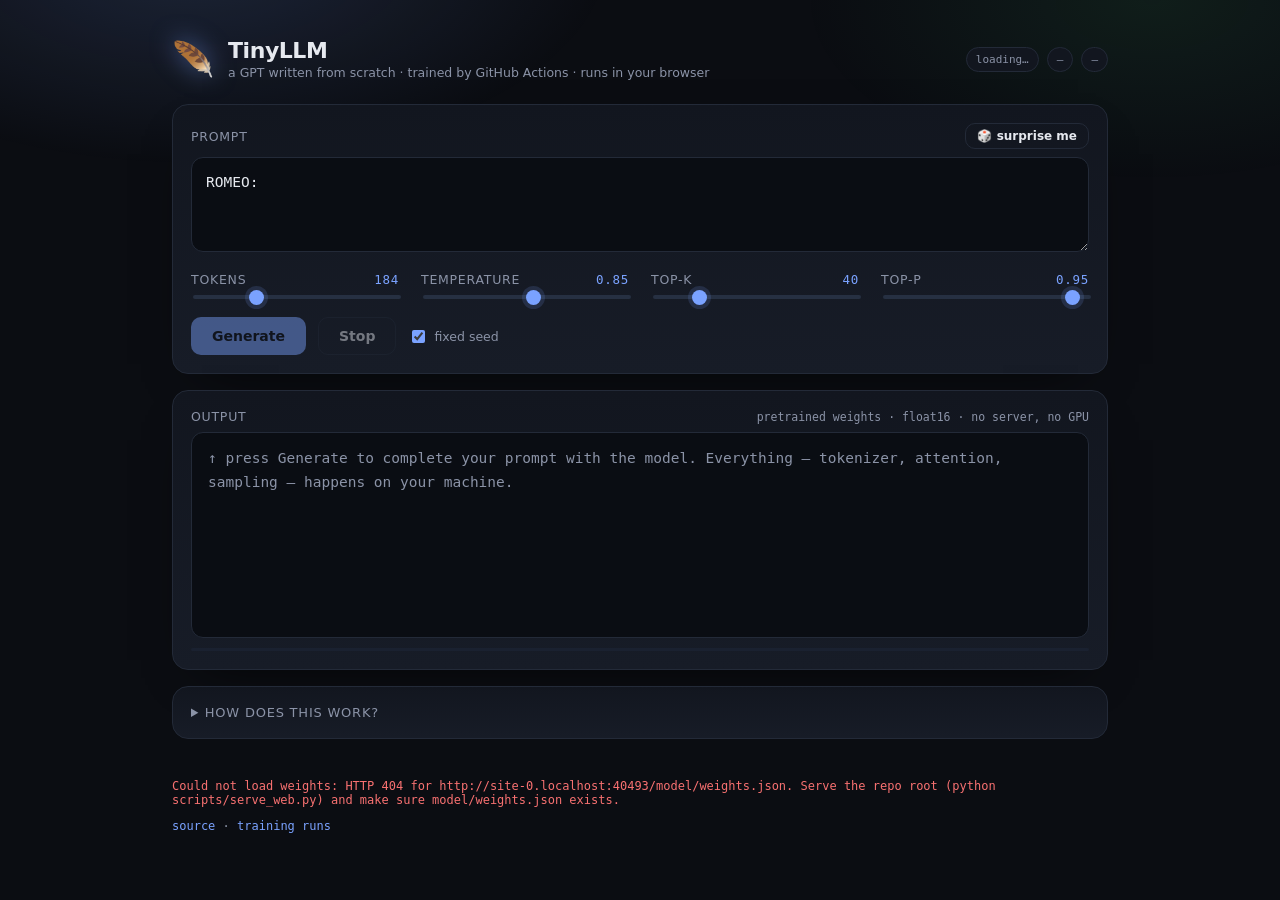
==== web/index.html @ 3f2980d8 "feat: TinyLLM — from-scratch GPT, CPU training, NumPy server, browser demo - tinyllm/tokenizer.py: b" ====
<!doctype html>
<html lang="en">
  <head>
    <meta charset="utf-8" />
    <meta name="viewport" content="width=device-width, initial-scale=1" />
    <title>TinyLLM — a GPT in your browser</title>
    <meta name="description" content="A 4.3M-parameter GPT written from scratch, trained on Tiny Shakespeare by GitHub Actions, running fully client-side in JavaScript." />
    <link rel="icon" href="data:image/svg+xml,<svg xmlns='http://www.w3.org/2000/svg' viewBox='0 0 100 100'><text y='.9em' font-size='90'>🪶</text></svg>" />
    <link rel="stylesheet" href="style.css" />
  </head>
  <body>
    <div class="bg-glow"></div>
    <header>
      <div class="brand">
        <span class="logo">🪶</span>
        <div>
          <h1>TinyLLM</h1>
          <p class="tagline">a GPT written from scratch&nbsp;· trained by GitHub Actions&nbsp;· runs in your browser</p>
        </div>
      </div>
      <div class="badges" id="badges">
        <span class="badge" id="badge-params">loading…</span>
        <span class="badge" id="badge-config">–</span>
        <span class="badge" id="badge-val">–</span>
      </div>
    </header>

    <main>
      <section class="card">
        <div class="row">
          <label for="prompt">Prompt</label>
          <button id="shuffle" class="ghost small" title="Random Shakespeare-style prompt">🎲 surprise me</button>
        </div>
        <textarea id="prompt" spellcheck="false" rows="3">ROMEO:</textarea>

        <div class="controls">
          <div class="control">
            <label for="maxTokens">Tokens <output id="maxTokensOut">180</output></label>
            <input type="range" id="maxTokens" min="16" max="600" step="8" value="180" />
          </div>
          <div class="control">
            <label for="temperature">Temperature <output id="temperatureOut">0.85</output></label>
            <input type="range" id="temperature" min="0.1" max="1.5" step="0.05" value="0.85" />
          </div>
          <div class="control">
            <label for="topK">Top-k <output id="topKOut">40</output></label>
            <input type="range" id="topK" min="0" max="200" step="5" value="40" />
          </div>
          <div class="control">
            <label for="topP">Top-p <output id="topPOut">0.95</output></label>
            <input type="range" id="topP" min="0.1" max="1" step="0.01" value="0.95" />
          </div>
        </div>

        <div class="actions">
          <button id="generate" class="primary" disabled>Generate</button>
          <button id="stop" class="ghost" disabled>Stop</button>
          <label class="check"><input type="checkbox" id="seedLock" checked /> fixed seed</label>
          <span class="stats" id="stats"></span>
        </div>
      </section>

      <section class="card output-card">
        <div class="row">
          <label>Output</label>
          <span class="hint" id="engine-hint">pretrained weights · float16 · no server, no GPU</span>
        </div>
        <pre id="output" class="output"><span class="muted">↑ press Generate to complete your prompt with the model. Everything — tokenizer, attention, sampling — happens on your machine.</span></pre>
        <div class="progress"><div class="bar" id="progress"></div></div>
      </section>

      <details class="card about">
        <summary>How does this work?</summary>
        <div class="about-body">
          <p>
            This is a <strong>decoder-only transformer</strong> (the GPT architecture) implemented from scratch —
            no HuggingFace, no PyTorch in the browser. It has <strong id="about-params">–</strong> parameters,
            a byte-level BPE vocabulary of <strong id="about-vocab">–</strong> tokens and a context window of
            <strong id="about-ctx">–</strong> tokens.
          </p>
          <ul>
            <li><code>tinyllm/tokenizer.py</code> — byte-level BPE trained from scratch, ported line-for-line to <code>web/tokenizer.js</code>.</li>
            <li><code>tinyllm/model.py</code> — causal self-attention, pre-LayerNorm blocks, GELU-tanh MLP, weight-tied head.</li>
            <li><code>.github/workflows/train.yml</code> — GitHub Actions trains it on CPU, exports <code>model/weights.json</code>.</li>
            <li><code>web/engine.js</code> — the same forward pass in JavaScript with an incremental KV cache.</li>
            <li><code>tinyllm/server.py</code> — a FastAPI server exposing the identical model over HTTP.</li>
          </ul>
          <p class="muted">
            Trained on <a href="https://github.com/karpathy/char-rnn">Tiny Shakespeare</a> (public domain),
            validation loss <span id="about-val">–</span> nats/token. The model babbles Shakespeare-flavoured English:
            it has 4M parameters and no idea what words mean. That is the point of the experiment.
          </p>
        </div>
      </details>
    </main>

    <footer>
      <span id="load-status">Loading weights…</span>
      <span>
        <a href="https://github.com/Chibbit-99/Fully-Vibecoded-LLM">source</a> ·
        <a href="https://github.com/Chibbit-99/Fully-Vibecoded-LLM/actions">training runs</a>
      </span>
    </footer>

    <script type="module" src="app.js"></script>
  </body>
</html>
---- web/style.css ----
:root {
  --bg: #0b0d12;
  --panel: #12161f;
  --panel-2: #171c27;
  --border: #232a38;
  --text: #e6e9ef;
  --muted: #8b93a7;
  --accent: #7aa2ff;
  --accent-2: #4ade80;
  --danger: #f87171;
  --mono: ui-monospace, "SF Mono", SFMono-Regular, Menlo, Consolas, monospace;
  --sans: ui-sans-serif, system-ui, -apple-system, "Segoe UI", Roboto, sans-serif;
}

* { box-sizing: border-box; }

html, body {
  margin: 0;
  padding: 0;
  background: var(--bg);
  color: var(--text);
  font-family: var(--sans);
  min-height: 100%;
}

.bg-glow {
  position: fixed;
  inset: 0;
  pointer-events: none;
  background:
    radial-gradient(600px 300px at 15% -5%, rgba(122, 162, 255, 0.16), transparent 70%),
    radial-gradient(500px 260px at 90% 0%, rgba(74, 222, 128, 0.08), transparent 70%);
  z-index: 0;
}

header, main, footer { position: relative; z-index: 1; }

header {
  max-width: 980px;
  margin: 0 auto;
  padding: 38px 22px 10px;
  display: flex;
  flex-wrap: wrap;
  gap: 18px;
  align-items: center;
  justify-content: space-between;
}

.brand { display: flex; gap: 14px; align-items: center; }
.logo { font-size: 34px; filter: drop-shadow(0 0 12px rgba(122,162,255,.5)); }
h1 { margin: 0; font-size: 22px; letter-spacing: -0.02em; }
.tagline { margin: 2px 0 0; color: var(--muted); font-size: 12.5px; }

.badges { display: flex; gap: 8px; flex-wrap: wrap; }
.badge {
  font-family: var(--mono);
  font-size: 11px;
  padding: 5px 9px;
  border: 1px solid var(--border);
  border-radius: 999px;
  background: var(--panel);
  color: var(--muted);
  white-space: nowrap;
}
.badge.ok { color: var(--accent-2); border-color: rgba(74, 222, 128, 0.35); }
.badge.loading { color: var(--accent); }

main {
  max-width: 980px;
  margin: 0 auto;
  padding: 14px 22px 40px;
  display: grid;
  gap: 16px;
}

.card {
  background: linear-gradient(180deg, var(--panel), var(--panel-2));
  border: 1px solid var(--border);
  border-radius: 16px;
  padding: 18px;
  box-shadow: 0 20px 50px -30px rgba(0, 0, 0, 0.9);
}

.row { display: flex; justify-content: space-between; align-items: center; gap: 12px; margin-bottom: 8px; }
label { font-size: 12.5px; color: var(--muted); text-transform: uppercase; letter-spacing: 0.06em; }
output { font-family: var(--mono); color: var(--accent); }

textarea {
  width: 100%;
  resize: vertical;
  min-height: 84px;
  background: #0a0d13;
  border: 1px solid var(--border);
  border-radius: 12px;
  color: var(--text);
  font-family: var(--mono);
  font-size: 14.5px;
  line-height: 1.55;
  padding: 13px 14px;
  outline: none;
  transition: border-color 0.15s;
}
textarea:focus { border-color: var(--accent); }

.controls {
  display: grid;
  grid-template-columns: repeat(auto-fit, minmax(180px, 1fr));
  gap: 6px 22px;
  margin: 16px 0 4px;
}
.control { display: flex; flex-direction: column; gap: 6px; }
.control label { display: flex; justify-content: space-between; }

input[type="range"] {
  -webkit-appearance: none;
  appearance: none;
  width: 100%;
  height: 4px;
  border-radius: 999px;
  background: #263042;
  outline: none;
}
input[type="range"]::-webkit-slider-thumb {
  -webkit-appearance: none;
  width: 15px; height: 15px;
  border-radius: 50%;
  background: var(--accent);
  cursor: pointer;
  box-shadow: 0 0 0 4px rgba(122, 162, 255, 0.15);
}
input[type="range"]::-moz-range-thumb {
  width: 15px; height: 15px; border: none; border-radius: 50%;
  background: var(--accent); cursor: pointer;
}

.actions { display: flex; align-items: center; gap: 12px; margin-top: 16px; flex-wrap: wrap; }
button {
  font-family: var(--sans);
  font-size: 14px;
  font-weight: 600;
  border-radius: 10px;
  padding: 10px 20px;
  cursor: pointer;
  border: 1px solid transparent;
  transition: transform 0.08s, background 0.15s, opacity 0.15s;
}
button:active { transform: translateY(1px); }
button.primary { background: var(--accent); color: #0a0d13; }
button.primary:hover:not(:disabled) { background: #93b4ff; }
button.ghost { background: transparent; border-color: var(--border); color: var(--text); }
button.ghost:hover:not(:disabled) { border-color: var(--accent); color: var(--accent); }
button.small { padding: 5px 11px; font-size: 12px; text-transform: none; letter-spacing: 0; }
button:disabled { opacity: 0.45; cursor: not-allowed; }

.check { display: flex; align-items: center; gap: 6px; text-transform: none; letter-spacing: 0; font-size: 12.5px; cursor: pointer; }
.check input { accent-color: var(--accent); }

.stats { margin-left: auto; font-family: var(--mono); font-size: 12px; color: var(--muted); }

.output-card { min-height: 280px; display: flex; flex-direction: column; }
.hint { font-size: 11.5px; color: var(--muted); font-family: var(--mono); }
.output {
  flex: 1;
  margin: 0;
  white-space: pre-wrap;
  word-break: break-word;
  font-family: var(--mono);
  font-size: 14.5px;
  line-height: 1.6;
  background: #0a0d13;
  border: 1px solid var(--border);
  border-radius: 12px;
  padding: 14px 16px;
  max-height: 460px;
  overflow-y: auto;
}
.output .prompt-part { color: var(--muted); }
.output .new-part { color: var(--text); }
.output .caret {
  display: inline-block;
  width: 8px;
  height: 1.05em;
  vertical-align: text-bottom;
  background: var(--accent);
  animation: blink 1s steps(2, start) infinite;
}
@keyframes blink { to { visibility: hidden; } }
.muted { color: var(--muted); }

.progress { height: 3px; margin-top: 10px; background: #1a2130; border-radius: 999px; overflow: hidden; }
.progress .bar { height: 100%; width: 0%; background: linear-gradient(90deg, var(--accent), var(--accent-2)); transition: width 0.12s linear; }

.about summary { cursor: pointer; font-size: 13px; color: var(--muted); text-transform: uppercase; letter-spacing: 0.06em; }
.about-body { font-size: 13.5px; line-height: 1.65; color: #c3c9d8; margin-top: 12px; }
.about-body ul { padding-left: 20px; }
.about-body li { margin: 5px 0; }
.about-body code { font-family: var(--mono); font-size: 12.5px; background: #0a0d13; border: 1px solid var(--border); padding: 1px 6px; border-radius: 6px; }
.about-body a, footer a { color: var(--accent); text-decoration: none; }
.about-body a:hover, footer a:hover { text-decoration: underline; }

footer {
  max-width: 980px;
  margin: 0 auto;
  padding: 0 22px 40px;
  display: flex;
  justify-content: space-between;
  gap: 12px;
  flex-wrap: wrap;
  font-size: 12px;
  color: var(--muted);
  font-family: var(--mono);
}

.error { color: var(--danger); }

@media (max-width: 560px) {
  header { padding-top: 24px; }
  .stats { margin-left: 0; width: 100%; }
}
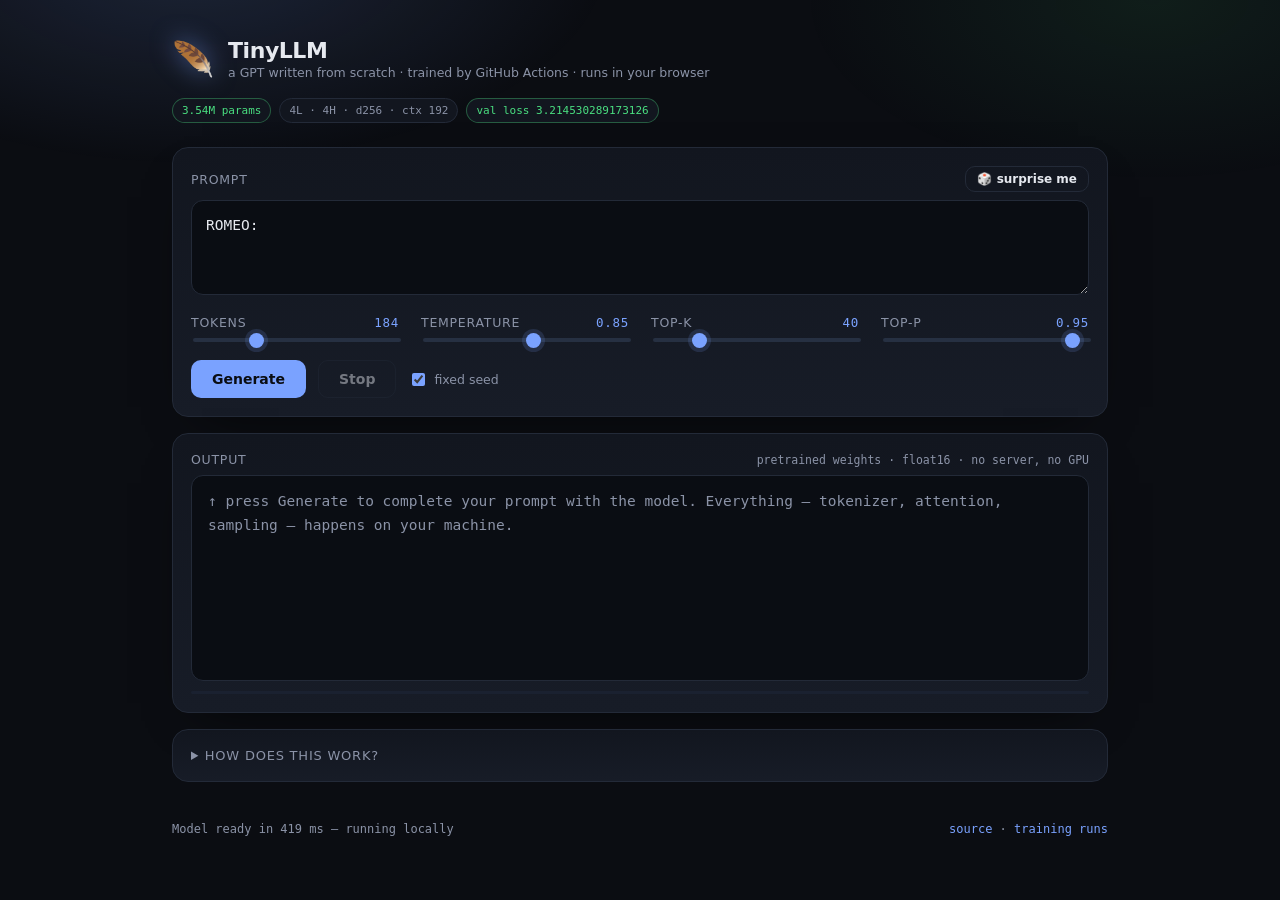
==== commit f2833d75: "fix: layout-agnostic demo paths, CI defaults to committed weights - web/app.js: try ../model then ./" ====
--- a/web/index.html
+++ b/web/index.html
@@ -4,7 +4,7 @@
     <meta charset="utf-8" />
     <meta name="viewport" content="width=device-width, initial-scale=1" />
     <title>TinyLLM — a GPT in your browser</title>
-    <meta name="description" content="A 4.3M-parameter GPT written from scratch, trained on Tiny Shakespeare by GitHub Actions, running fully client-side in JavaScript." />
+    <meta name="description" content="A GPT written from scratch, trained on Tiny Shakespeare by GitHub Actions, running fully client-side in JavaScript." />
     <link rel="icon" href="data:image/svg+xml,<svg xmlns='http://www.w3.org/2000/svg' viewBox='0 0 100 100'><text y='.9em' font-size='90'>🪶</text></svg>" />
     <link rel="stylesheet" href="style.css" />
   </head>
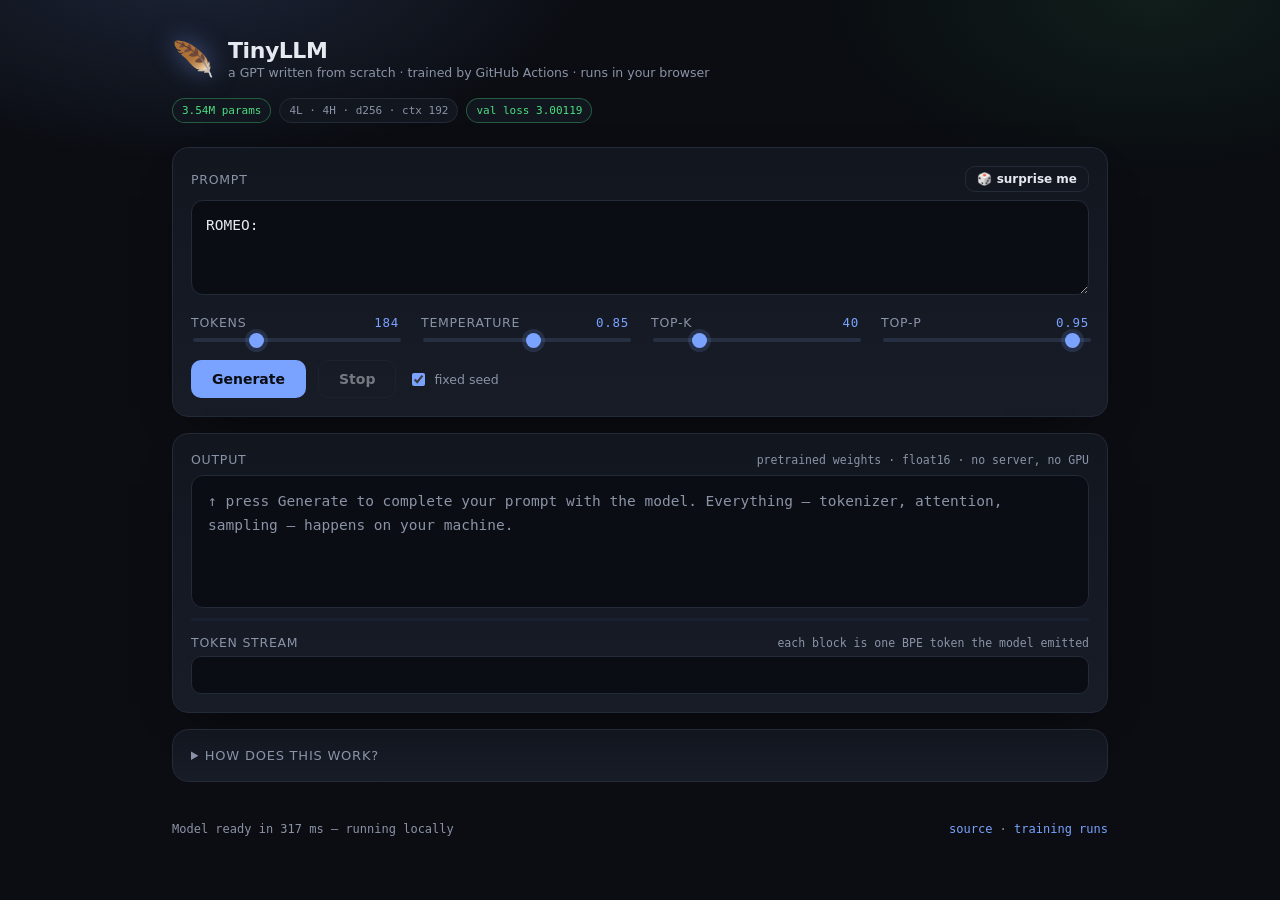
==== commit b73d8025: "feat: token-stream visualisation in the demo + published weights (step 600) - the demo now shows eac" ====
--- a/web/index.html
+++ b/web/index.html
@@ -67,6 +67,13 @@
         </div>
         <pre id="output" class="output"><span class="muted">↑ press Generate to complete your prompt with the model. Everything — tokenizer, attention, sampling — happens on your machine.</span></pre>
         <div class="progress"><div class="bar" id="progress"></div></div>
+        <div class="token-strip-wrap">
+          <div class="strip-head">
+            <label>Token stream</label>
+            <span class="hint">each block is one BPE token the model emitted</span>
+          </div>
+          <div class="token-strip" id="tokenStrip"></div>
+        </div>
       </section>
 
       <details class="card about">
--- a/web/style.css
+++ b/web/style.css
@@ -217,3 +217,34 @@
   header { padding-top: 24px; }
   .stats { margin-left: 0; width: 100%; }
 }
+
+.token-strip-wrap { margin-top: 14px; }
+.strip-head { display: flex; justify-content: space-between; align-items: baseline; gap: 10px; margin-bottom: 6px; }
+.token-strip {
+  display: flex;
+  flex-wrap: wrap;
+  gap: 3px;
+  max-height: 118px;
+  overflow-y: auto;
+  padding: 8px;
+  background: #0a0d13;
+  border: 1px solid var(--border);
+  border-radius: 10px;
+  min-height: 38px;
+}
+.token-strip .tok {
+  font-family: var(--mono);
+  font-size: 11.5px;
+  line-height: 1;
+  padding: 4px 5px;
+  border-radius: 5px;
+  background: #1b2433;
+  color: #cbd5e6;
+  white-space: pre;
+  border: 1px solid #263247;
+  animation: tokIn 0.18s ease-out;
+}
+.token-strip .tok.ws { color: #6b7a94; background: #151d29; }
+.token-strip .tok.special { color: var(--accent); border-color: rgba(122,162,255,.4); }
+.token-strip .empty { color: var(--muted); font-size: 12px; font-family: var(--mono); }
+@keyframes tokIn { from { opacity: 0; transform: translateY(-2px); } to { opacity: 1; } }
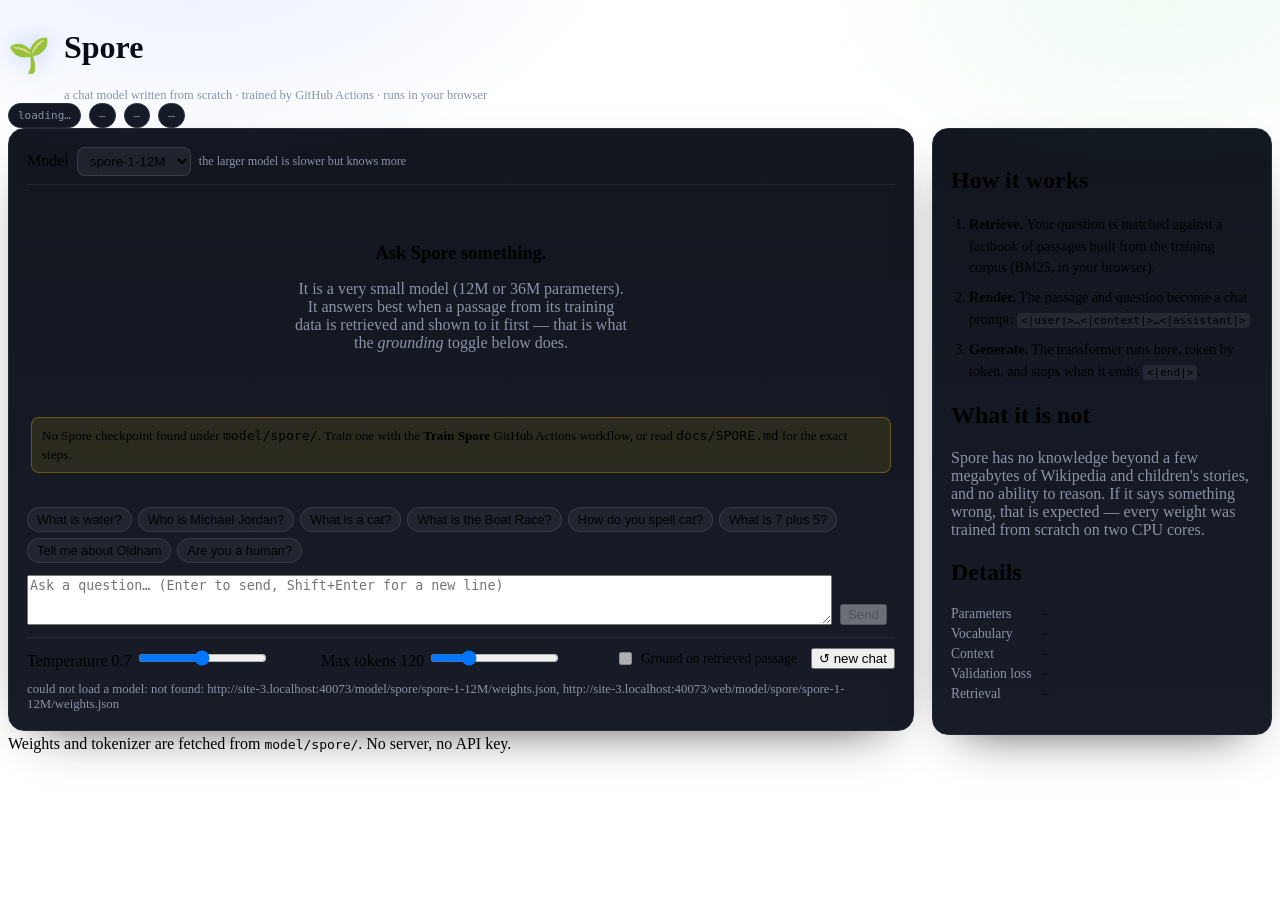
==== commit 43b0ee26: "remove the old TinyGPT model; web/ is now the Spore playground Spore is the only model in the repo, " ====
--- a/web/index.html
+++ b/web/index.html
@@ -3,112 +3,124 @@
   <head>
     <meta charset="utf-8" />
     <meta name="viewport" content="width=device-width, initial-scale=1" />
-    <title>TinyLLM — a GPT in your browser</title>
-    <meta name="description" content="A GPT written from scratch, trained on Tiny Shakespeare by GitHub Actions, running fully client-side in JavaScript." />
-    <link rel="icon" href="data:image/svg+xml,<svg xmlns='http://www.w3.org/2000/svg' viewBox='0 0 100 100'><text y='.9em' font-size='90'>🪶</text></svg>" />
+    <title>Spore — a 12M/36M chat model in your browser</title>
+    <meta
+      name="description"
+      content="Spore is a small language model trained from scratch by GitHub Actions on Wikipedia and TinyStories, then chat-tuned. It answers questions by grounding on a retrieved passage. Runs fully client-side."
+    />
+    <link rel="icon" href="data:image/svg+xml,<svg xmlns='http://www.w3.org/2000/svg' viewBox='0 0 100 100'><text y='.9em' font-size='90'>🌱</text></svg>" />
     <link rel="stylesheet" href="style.css" />
   </head>
-  <body>
+  <body class="spore">
     <div class="bg-glow"></div>
+
     <header>
       <div class="brand">
-        <span class="logo">🪶</span>
+        <span class="logo">🌱</span>
         <div>
-          <h1>TinyLLM</h1>
-          <p class="tagline">a GPT written from scratch&nbsp;· trained by GitHub Actions&nbsp;· runs in your browser</p>
+          <h1>Spore</h1>
+          <p class="tagline">
+            a chat model written from scratch&nbsp;· trained by GitHub Actions&nbsp;· runs in your browser
+          </p>
         </div>
       </div>
       <div class="badges" id="badges">
-        <span class="badge" id="badge-params">loading…</span>
-        <span class="badge" id="badge-config">–</span>
+        <span class="badge" id="badge-model">loading…</span>
+        <span class="badge" id="badge-params">–</span>
         <span class="badge" id="badge-val">–</span>
+        <span class="badge" id="badge-context">–</span>
       </div>
     </header>
 
     <main>
-      <section class="card">
-        <div class="row">
-          <label for="prompt">Prompt</label>
-          <button id="shuffle" class="ghost small" title="Random Shakespeare-style prompt">🎲 surprise me</button>
+      <section class="card chat-card">
+        <div class="model-picker" id="model-picker" hidden>
+          <label for="modelSelect">Model</label>
+          <select id="modelSelect"></select>
+          <span class="hint" id="picker-hint"></span>
         </div>
-        <textarea id="prompt" spellcheck="false" rows="3">ROMEO:</textarea>
 
-        <div class="controls">
-          <div class="control">
-            <label for="maxTokens">Tokens <output id="maxTokensOut">180</output></label>
-            <input type="range" id="maxTokens" min="16" max="600" step="8" value="180" />
-          </div>
-          <div class="control">
-            <label for="temperature">Temperature <output id="temperatureOut">0.85</output></label>
-            <input type="range" id="temperature" min="0.1" max="1.5" step="0.05" value="0.85" />
-          </div>
-          <div class="control">
-            <label for="topK">Top-k <output id="topKOut">40</output></label>
-            <input type="range" id="topK" min="0" max="200" step="5" value="40" />
-          </div>
-          <div class="control">
-            <label for="topP">Top-p <output id="topPOut">0.95</output></label>
-            <input type="range" id="topP" min="0.1" max="1" step="0.01" value="0.95" />
+        <div id="transcript" class="transcript" aria-live="polite">
+          <div class="empty-state" id="empty-state">
+            <p class="big">Ask Spore something.</p>
+            <p class="muted">
+              It is a very small model (12M or 36M parameters). It answers best when a
+              passage from its training data is retrieved and shown to it first — that is
+              what the <em>grounding</em> toggle below does.
+            </p>
           </div>
         </div>
 
-        <div class="actions">
-          <button id="generate" class="primary" disabled>Generate</button>
-          <button id="stop" class="ghost" disabled>Stop</button>
-          <label class="check"><input type="checkbox" id="seedLock" checked /> fixed seed</label>
-          <span class="stats" id="stats"></span>
+        <div class="suggestions" id="suggestions"></div>
+
+        <form id="composer" class="composer">
+          <textarea
+            id="input"
+            rows="2"
+            placeholder="Ask a question… (Enter to send, Shift+Enter for a new line)"
+            autocomplete="off"
+            spellcheck="false"
+          ></textarea>
+          <button id="send" type="submit" class="primary">Send</button>
+          <button id="stop" type="button" class="ghost" hidden>Stop</button>
+        </form>
+
+        <div class="chat-controls">
+          <div class="control">
+            <label for="temperature">Temperature <output id="temperatureOut">0.7</output></label>
+            <input type="range" id="temperature" min="0.1" max="1.3" step="0.05" value="0.7" />
+          </div>
+          <div class="control">
+            <label for="maxTokens">Max tokens <output id="maxTokensOut">120</output></label>
+            <input type="range" id="maxTokens" min="16" max="400" step="8" value="120" />
+          </div>
+          <label class="toggle">
+            <input type="checkbox" id="grounding" checked />
+            <span>Ground on retrieved passage</span>
+          </label>
+          <button id="reset" type="button" class="ghost small">↺ new chat</button>
         </div>
+
+        <p class="status" id="status">Loading the model…</p>
       </section>
 
-      <section class="card output-card">
-        <div class="row">
-          <label>Output</label>
-          <span class="hint" id="engine-hint">pretrained weights · float16 · no server, no GPU</span>
-        </div>
-        <pre id="output" class="output"><span class="muted">↑ press Generate to complete your prompt with the model. Everything — tokenizer, attention, sampling — happens on your machine.</span></pre>
-        <div class="progress"><div class="bar" id="progress"></div></div>
-        <div class="token-strip-wrap">
-          <div class="strip-head">
-            <label>Token stream</label>
-            <span class="hint">each block is one BPE token the model emitted</span>
-          </div>
-          <div class="token-strip" id="tokenStrip"></div>
-        </div>
-      </section>
-
-      <details class="card about">
-        <summary>How does this work?</summary>
-        <div class="about-body">
-          <p>
-            This is a <strong>decoder-only transformer</strong> (the GPT architecture) implemented from scratch —
-            no HuggingFace, no PyTorch in the browser. It has <strong id="about-params">–</strong> parameters,
-            a byte-level BPE vocabulary of <strong id="about-vocab">–</strong> tokens and a context window of
-            <strong id="about-ctx">–</strong> tokens.
-          </p>
-          <ul>
-            <li><code>tinyllm/tokenizer.py</code> — byte-level BPE trained from scratch, ported line-for-line to <code>web/tokenizer.js</code>.</li>
-            <li><code>tinyllm/model.py</code> — causal self-attention, pre-LayerNorm blocks, GELU-tanh MLP, weight-tied head.</li>
-            <li><code>.github/workflows/train.yml</code> — GitHub Actions trains it on CPU, exports <code>model/weights.json</code>.</li>
-            <li><code>web/engine.js</code> — the same forward pass in JavaScript with an incremental KV cache.</li>
-            <li><code>tinyllm/server.py</code> — a FastAPI server exposing the identical model over HTTP.</li>
-          </ul>
-          <p class="muted">
-            Trained on <a href="https://github.com/karpathy/char-rnn">Tiny Shakespeare</a> (public domain),
-            validation loss <span id="about-val">–</span> nats/token. The model babbles Shakespeare-flavoured English:
-            it has 4M parameters and no idea what words mean. That is the point of the experiment.
-          </p>
-        </div>
-      </details>
+      <aside class="card about-card">
+        <h2>How it works</h2>
+        <ol class="steps">
+          <li>
+            <strong>Retrieve.</strong> Your question is matched against a factbook of
+            passages built from the training corpus (BM25, in your browser).
+          </li>
+          <li>
+            <strong>Render.</strong> The passage and question become a chat prompt:
+            <code>&lt;|user|&gt;…&lt;|context|&gt;…&lt;|assistant|&gt;</code>
+          </li>
+          <li>
+            <strong>Generate.</strong> The transformer runs here, token by token, and
+            stops when it emits <code>&lt;|end|&gt;</code>.
+          </li>
+        </ol>
+        <h2>What it is not</h2>
+        <p class="muted small">
+          Spore has no knowledge beyond a few megabytes of Wikipedia and children's
+          stories, and no ability to reason. If it says something wrong, that is
+          expected — every weight was trained from scratch on two CPU cores.
+        </p>
+        <h2>Details</h2>
+        <dl class="details">
+          <dt>Parameters</dt><dd id="about-params">–</dd>
+          <dt>Vocabulary</dt><dd id="about-vocab">–</dd>
+          <dt>Context</dt><dd id="about-ctx">–</dd>
+          <dt>Validation loss</dt><dd id="about-val">–</dd>
+          <dt>Retrieval</dt><dd id="about-retrieval">–</dd>
+        </dl>
+      </aside>
     </main>
 
     <footer>
-      <span id="load-status">Loading weights…</span>
-      <span>
-        <a href="https://github.com/Chibbit-99/Fully-Vibecoded-LLM">source</a> ·
-        <a href="https://github.com/Chibbit-99/Fully-Vibecoded-LLM/actions">training runs</a>
-      </span>
+      <span>Weights and tokenizer are fetched from <code>model/spore/</code>. No server, no API key.</span>
     </footer>
 
-    <script type="module" src="app.js"></script>
+    <script type="module" src="spore.js"></script>
   </body>
 </html>
--- a/web/style.css
+++ b/web/style.css
@@ -1,3 +1,8 @@
+/* Spore playground styles.
+   The first block is the subset of the original shared theme the page
+   uses (:root variables, header chrome, cards, badges, buttons); the rest
+   is Spore-specific. Self-contained on purpose: web/ is the whole site. */
+
 :root {
   --bg: #0b0d12;
   --panel: #12161f;
@@ -12,17 +17,6 @@
   --sans: ui-sans-serif, system-ui, -apple-system, "Segoe UI", Roboto, sans-serif;
 }
 
-* { box-sizing: border-box; }
-
-html, body {
-  margin: 0;
-  padding: 0;
-  background: var(--bg);
-  color: var(--text);
-  font-family: var(--sans);
-  min-height: 100%;
-}
-
 .bg-glow {
   position: fixed;
   inset: 0;
@@ -33,25 +27,14 @@
   z-index: 0;
 }
 
-header, main, footer { position: relative; z-index: 1; }
-
-header {
-  max-width: 980px;
-  margin: 0 auto;
-  padding: 38px 22px 10px;
-  display: flex;
-  flex-wrap: wrap;
-  gap: 18px;
-  align-items: center;
-  justify-content: space-between;
-}
-
 .brand { display: flex; gap: 14px; align-items: center; }
+
 .logo { font-size: 34px; filter: drop-shadow(0 0 12px rgba(122,162,255,.5)); }
-h1 { margin: 0; font-size: 22px; letter-spacing: -0.02em; }
+
 .tagline { margin: 2px 0 0; color: var(--muted); font-size: 12.5px; }
 
 .badges { display: flex; gap: 8px; flex-wrap: wrap; }
+
 .badge {
   font-family: var(--mono);
   font-size: 11px;
@@ -62,16 +45,6 @@
   color: var(--muted);
   white-space: nowrap;
 }
-.badge.ok { color: var(--accent-2); border-color: rgba(74, 222, 128, 0.35); }
-.badge.loading { color: var(--accent); }
-
-main {
-  max-width: 980px;
-  margin: 0 auto;
-  padding: 14px 22px 40px;
-  display: grid;
-  gap: 16px;
-}
 
 .card {
   background: linear-gradient(180deg, var(--panel), var(--panel-2));
@@ -81,170 +54,268 @@
   box-shadow: 0 20px 50px -30px rgba(0, 0, 0, 0.9);
 }
 
-.row { display: flex; justify-content: space-between; align-items: center; gap: 12px; margin-bottom: 8px; }
-label { font-size: 12.5px; color: var(--muted); text-transform: uppercase; letter-spacing: 0.06em; }
-output { font-family: var(--mono); color: var(--accent); }
-
-textarea {
-  width: 100%;
-  resize: vertical;
-  min-height: 84px;
-  background: #0a0d13;
-  border: 1px solid var(--border);
-  border-radius: 12px;
-  color: var(--text);
-  font-family: var(--mono);
-  font-size: 14.5px;
-  line-height: 1.55;
-  padding: 13px 14px;
-  outline: none;
-  transition: border-color 0.15s;
-}
-textarea:focus { border-color: var(--accent); }
-
-.controls {
-  display: grid;
-  grid-template-columns: repeat(auto-fit, minmax(180px, 1fr));
-  gap: 6px 22px;
-  margin: 16px 0 4px;
-}
-.control { display: flex; flex-direction: column; gap: 6px; }
-.control label { display: flex; justify-content: space-between; }
-
-input[type="range"] {
-  -webkit-appearance: none;
-  appearance: none;
-  width: 100%;
-  height: 4px;
-  border-radius: 999px;
-  background: #263042;
-  outline: none;
-}
-input[type="range"]::-webkit-slider-thumb {
-  -webkit-appearance: none;
-  width: 15px; height: 15px;
-  border-radius: 50%;
-  background: var(--accent);
-  cursor: pointer;
-  box-shadow: 0 0 0 4px rgba(122, 162, 255, 0.15);
-}
-input[type="range"]::-moz-range-thumb {
-  width: 15px; height: 15px; border: none; border-radius: 50%;
-  background: var(--accent); cursor: pointer;
-}
-
-.actions { display: flex; align-items: center; gap: 12px; margin-top: 16px; flex-wrap: wrap; }
-button {
-  font-family: var(--sans);
-  font-size: 14px;
-  font-weight: 600;
-  border-radius: 10px;
-  padding: 10px 20px;
-  cursor: pointer;
-  border: 1px solid transparent;
-  transition: transform 0.08s, background 0.15s, opacity 0.15s;
-}
-button:active { transform: translateY(1px); }
-button.primary { background: var(--accent); color: #0a0d13; }
-button.primary:hover:not(:disabled) { background: #93b4ff; }
-button.ghost { background: transparent; border-color: var(--border); color: var(--text); }
-button.ghost:hover:not(:disabled) { border-color: var(--accent); color: var(--accent); }
-button.small { padding: 5px 11px; font-size: 12px; text-transform: none; letter-spacing: 0; }
-button:disabled { opacity: 0.45; cursor: not-allowed; }
-
-.check { display: flex; align-items: center; gap: 6px; text-transform: none; letter-spacing: 0; font-size: 12.5px; cursor: pointer; }
-.check input { accent-color: var(--accent); }
-
-.stats { margin-left: auto; font-family: var(--mono); font-size: 12px; color: var(--muted); }
-
-.output-card { min-height: 280px; display: flex; flex-direction: column; }
-.hint { font-size: 11.5px; color: var(--muted); font-family: var(--mono); }
-.output {
-  flex: 1;
-  margin: 0;
-  white-space: pre-wrap;
-  word-break: break-word;
-  font-family: var(--mono);
-  font-size: 14.5px;
-  line-height: 1.6;
-  background: #0a0d13;
-  border: 1px solid var(--border);
-  border-radius: 12px;
-  padding: 14px 16px;
-  max-height: 460px;
-  overflow-y: auto;
-}
-.output .prompt-part { color: var(--muted); }
-.output .new-part { color: var(--text); }
-.output .caret {
-  display: inline-block;
-  width: 8px;
-  height: 1.05em;
-  vertical-align: text-bottom;
-  background: var(--accent);
-  animation: blink 1s steps(2, start) infinite;
-}
 @keyframes blink { to { visibility: hidden; } }
+
 .muted { color: var(--muted); }
-
-.progress { height: 3px; margin-top: 10px; background: #1a2130; border-radius: 999px; overflow: hidden; }
-.progress .bar { height: 100%; width: 0%; background: linear-gradient(90deg, var(--accent), var(--accent-2)); transition: width 0.12s linear; }
-
-.about summary { cursor: pointer; font-size: 13px; color: var(--muted); text-transform: uppercase; letter-spacing: 0.06em; }
-.about-body { font-size: 13.5px; line-height: 1.65; color: #c3c9d8; margin-top: 12px; }
-.about-body ul { padding-left: 20px; }
-.about-body li { margin: 5px 0; }
-.about-body code { font-family: var(--mono); font-size: 12.5px; background: #0a0d13; border: 1px solid var(--border); padding: 1px 6px; border-radius: 6px; }
-.about-body a, footer a { color: var(--accent); text-decoration: none; }
-.about-body a:hover, footer a:hover { text-decoration: underline; }
-
-footer {
-  max-width: 980px;
-  margin: 0 auto;
-  padding: 0 22px 40px;
-  display: flex;
-  justify-content: space-between;
-  gap: 12px;
-  flex-wrap: wrap;
-  font-size: 12px;
-  color: var(--muted);
-  font-family: var(--mono);
-}
-
-.error { color: var(--danger); }
 
 @media (max-width: 560px) {
   header { padding-top: 24px; }
   .stats { margin-left: 0; width: 100%; }
 }
 
-.token-strip-wrap { margin-top: 14px; }
-.strip-head { display: flex; justify-content: space-between; align-items: baseline; gap: 10px; margin-bottom: 6px; }
-.token-strip {
+@keyframes tokIn { from { opacity: 0; transform: translateY(-2px); } to { opacity: 1; } }
+
+/* Spore chat demo — builds on style.css, adds only what chat needs. */
+
+body.spore main {
+  display: grid;
+  grid-template-columns: minmax(0, 1fr) 340px;
+  gap: 18px;
+  align-items: start;
+}
+
+@media (max-width: 900px) {
+  body.spore main {
+    grid-template-columns: minmax(0, 1fr);
+  }
+}
+
+.chat-card {
+  display: flex;
+  flex-direction: column;
+  min-height: 62vh;
+  gap: 12px;
+}
+
+.transcript {
+  flex: 1;
+  display: flex;
+  flex-direction: column;
+  gap: 12px;
+  overflow-y: auto;
+  max-height: 52vh;
+  padding: 4px 4px 8px;
+  scroll-behavior: smooth;
+}
+
+.empty-state {
+  margin: auto;
+  text-align: center;
+  max-width: 42ch;
+  padding: 24px 8px;
+}
+
+.empty-state .big {
+  font-size: 1.15rem;
+  font-weight: 600;
+  margin-bottom: 6px;
+}
+
+.msg {
+  display: flex;
+  gap: 10px;
+  align-items: flex-start;
+  animation: fade-in 0.18s ease-out;
+}
+
+@keyframes fade-in {
+  from { opacity: 0; transform: translateY(4px); }
+  to { opacity: 1; transform: none; }
+}
+
+.msg .avatar {
+  flex: 0 0 28px;
+  height: 28px;
+  border-radius: 8px;
+  display: grid;
+  place-items: center;
+  font-size: 15px;
+  background: rgba(255, 255, 255, 0.06);
+  border: 1px solid rgba(255, 255, 255, 0.08);
+}
+
+.msg .bubble {
+  background: rgba(255, 255, 255, 0.04);
+  border: 1px solid rgba(255, 255, 255, 0.07);
+  border-radius: 12px;
+  padding: 9px 12px;
+  white-space: pre-wrap;
+  word-break: break-word;
+  line-height: 1.5;
+  min-width: 0;
+  max-width: 100%;
+}
+
+.msg.user .bubble {
+  background: rgba(88, 166, 255, 0.12);
+  border-color: rgba(88, 166, 255, 0.22);
+}
+
+.msg.assistant .bubble {
+  background: rgba(57, 211, 83, 0.07);
+  border-color: rgba(57, 211, 83, 0.18);
+}
+
+.msg .caret {
+  display: inline-block;
+  width: 7px;
+  height: 1em;
+  margin-left: 2px;
+  vertical-align: text-bottom;
+  background: #39d353;
+  animation: blink 1s steps(2, start) infinite;
+}
+
+@keyframes blink {
+  to { visibility: hidden; }
+}
+
+.grounded {
+  margin-top: 8px;
+  border-top: 1px dashed rgba(255, 255, 255, 0.1);
+  padding-top: 7px;
+  font-size: 0.78rem;
+  color: var(--muted, #8b949e);
+}
+
+.grounded summary {
+  cursor: pointer;
+  user-select: none;
+}
+
+.grounded blockquote {
+  margin: 6px 0 0;
+  padding-left: 8px;
+  border-left: 2px solid rgba(88, 166, 255, 0.35);
+  font-style: italic;
+  white-space: pre-wrap;
+}
+
+.suggestions {
   display: flex;
   flex-wrap: wrap;
-  gap: 3px;
-  max-height: 118px;
-  overflow-y: auto;
-  padding: 8px;
-  background: #0a0d13;
-  border: 1px solid var(--border);
-  border-radius: 10px;
-  min-height: 38px;
-}
-.token-strip .tok {
-  font-family: var(--mono);
-  font-size: 11.5px;
-  line-height: 1;
-  padding: 4px 5px;
-  border-radius: 5px;
-  background: #1b2433;
-  color: #cbd5e6;
-  white-space: pre;
-  border: 1px solid #263247;
-  animation: tokIn 0.18s ease-out;
-}
-.token-strip .tok.ws { color: #6b7a94; background: #151d29; }
-.token-strip .tok.special { color: var(--accent); border-color: rgba(122,162,255,.4); }
-.token-strip .empty { color: var(--muted); font-size: 12px; font-family: var(--mono); }
-@keyframes tokIn { from { opacity: 0; transform: translateY(-2px); } to { opacity: 1; } }
+  gap: 6px;
+}
+
+.suggestions button {
+  font-size: 0.8rem;
+  padding: 4px 9px;
+  border-radius: 999px;
+  background: rgba(255, 255, 255, 0.05);
+  border: 1px solid rgba(255, 255, 255, 0.1);
+  color: inherit;
+  cursor: pointer;
+}
+
+.suggestions button:hover {
+  background: rgba(88, 166, 255, 0.15);
+}
+
+.composer {
+  display: grid;
+  grid-template-columns: minmax(0, 1fr) auto auto;
+  gap: 8px;
+  align-items: end;
+}
+
+.composer textarea {
+  resize: vertical;
+  min-height: 44px;
+  max-height: 160px;
+}
+
+.chat-controls {
+  display: flex;
+  flex-wrap: wrap;
+  gap: 14px;
+  align-items: center;
+  border-top: 1px solid rgba(255, 255, 255, 0.07);
+  padding-top: 10px;
+}
+
+.chat-controls .control {
+  flex: 1 1 150px;
+  min-width: 130px;
+}
+
+.toggle {
+  display: flex;
+  align-items: center;
+  gap: 6px;
+  font-size: 0.85rem;
+  cursor: pointer;
+  user-select: none;
+}
+
+.status {
+  font-size: 0.8rem;
+  color: var(--muted, #8b949e);
+  min-height: 1.2em;
+  margin: 0;
+}
+
+.model-picker {
+  display: flex;
+  gap: 8px;
+  align-items: center;
+  padding-bottom: 8px;
+  border-bottom: 1px solid rgba(255, 255, 255, 0.07);
+}
+
+.model-picker select {
+  background: rgba(255, 255, 255, 0.06);
+  color: inherit;
+  border: 1px solid rgba(255, 255, 255, 0.12);
+  border-radius: 8px;
+  padding: 5px 8px;
+}
+
+.model-picker .hint {
+  font-size: 0.76rem;
+  color: var(--muted, #8b949e);
+}
+
+.about-card .steps {
+  padding-left: 18px;
+  margin: 6px 0 14px;
+  line-height: 1.55;
+  font-size: 0.88rem;
+}
+
+.about-card .steps li {
+  margin-bottom: 8px;
+}
+
+.about-card code {
+  font-size: 0.78em;
+  background: rgba(255, 255, 255, 0.07);
+  padding: 1px 4px;
+  border-radius: 4px;
+  word-break: break-all;
+}
+
+.about-card .details {
+  display: grid;
+  grid-template-columns: auto 1fr;
+  gap: 4px 10px;
+  font-size: 0.85rem;
+  margin: 6px 0 14px;
+}
+
+.about-card .details dt {
+  color: var(--muted, #8b949e);
+}
+
+.about-card .details dd {
+  margin: 0;
+  font-variant-numeric: tabular-nums;
+}
+
+.warn {
+  background: rgba(255, 196, 0, 0.1);
+  border: 1px solid rgba(255, 196, 0, 0.3);
+  border-radius: 8px;
+  padding: 8px 10px;
+  font-size: 0.82rem;
+  line-height: 1.45;
+}
